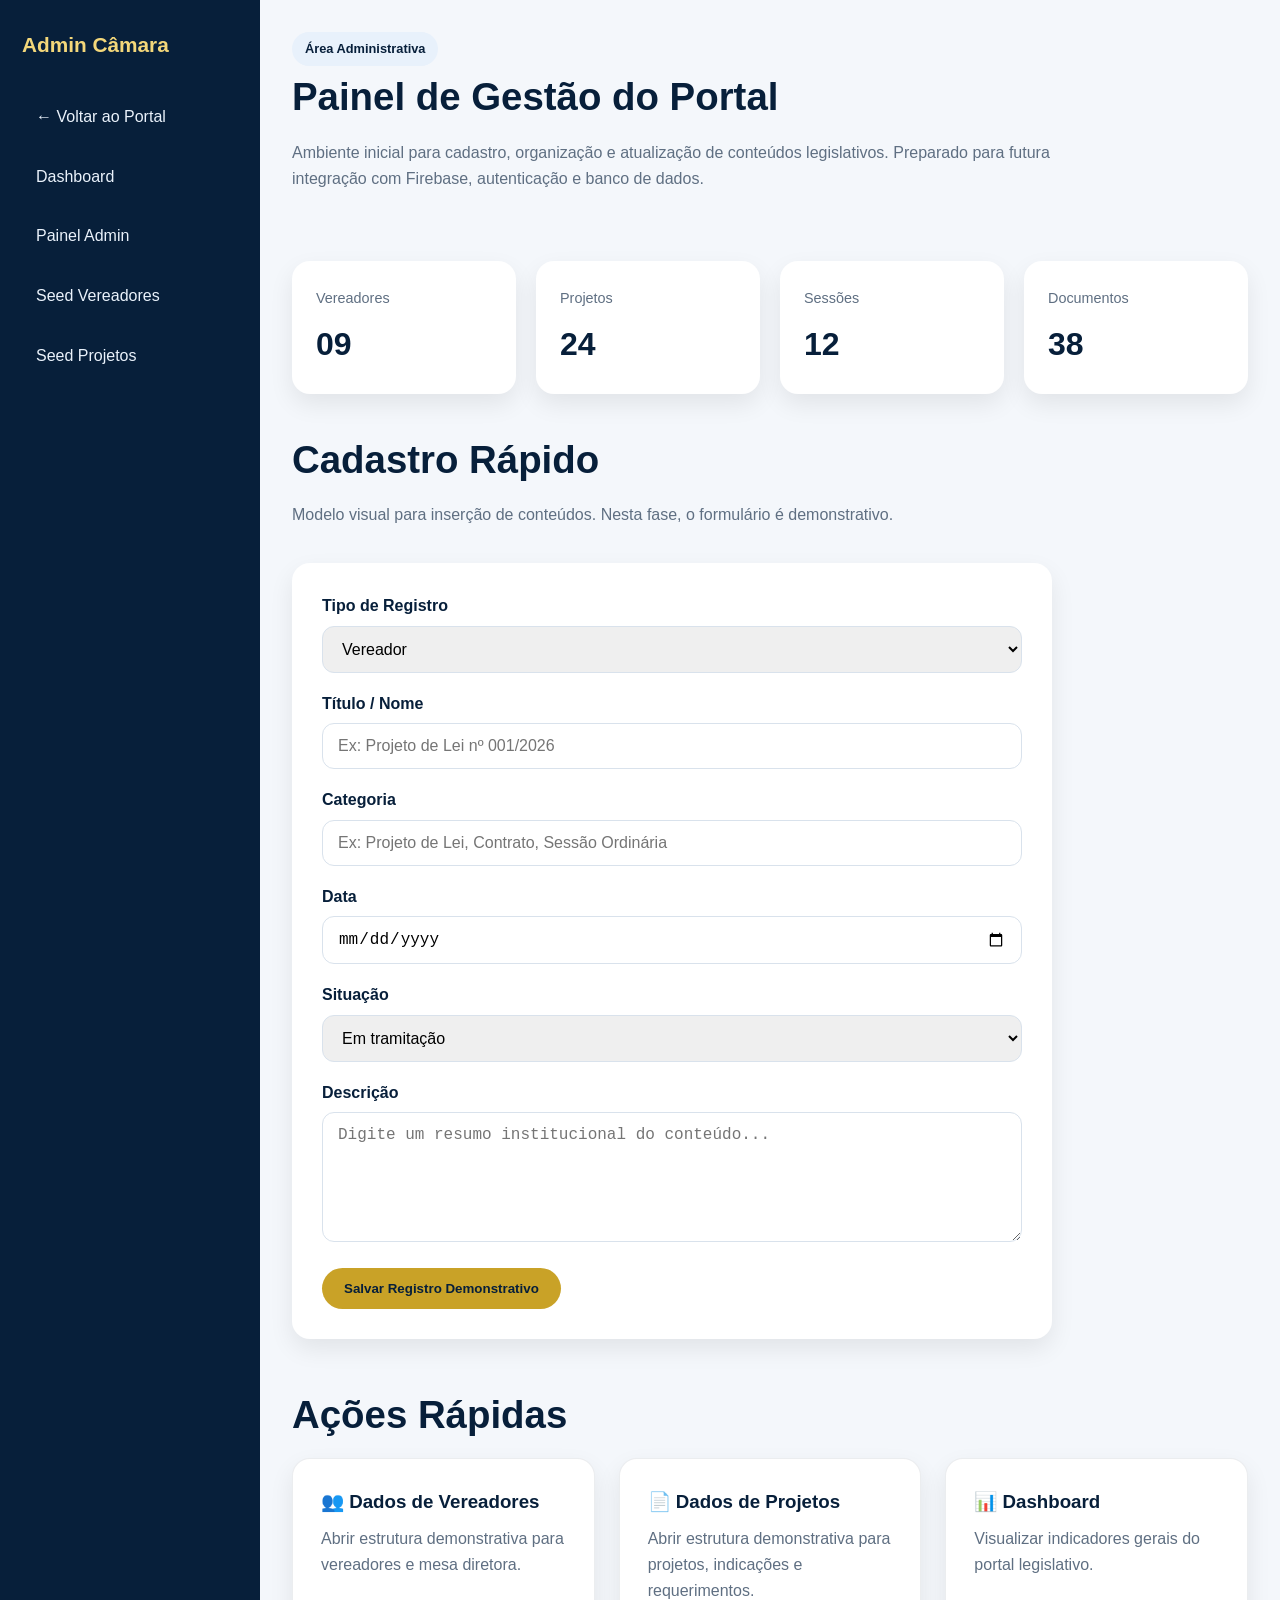
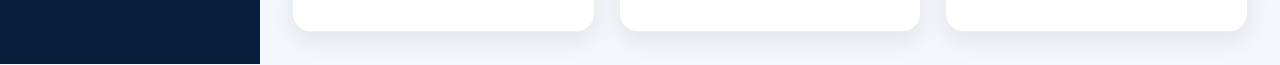
==== admin.html @ 5ee2083b "Create initial admin panel layout and components Added the initial structure for the admin panel, in" ====
<!DOCTYPE html>
<html lang="pt-BR">
<head>
  <meta charset="UTF-8" />
  <meta name="viewport" content="width=device-width, initial-scale=1.0" />

  <title>Admin | Câmara Municipal de Vila Bela da Santíssima Trindade – MT</title>
  <meta name="description" content="Painel administrativo inicial do Portal da Câmara Municipal de Vila Bela da Santíssima Trindade – MT." />

  <link rel="stylesheet" href="style.css" />
</head>

<body>

  <!-- =====================================================
       INÍCIO BLOCO 01 — LAYOUT ADMIN
  ====================================================== -->
  <div class="dashboard-layout">

    <aside class="sidebar">
      <h2>Admin Câmara</h2>
      <a href="index.html">← Voltar ao Portal</a>
      <a href="dashboard.html">Dashboard</a>
      <a href="admin.html">Painel Admin</a>
      <a href="seed-vereadores.html">Seed Vereadores</a>
      <a href="seed-projetos.html">Seed Projetos</a>
    </aside>

    <main class="dashboard-main">

      <!-- =====================================================
           INÍCIO BLOCO 02 — CABEÇALHO ADMIN
      ====================================================== -->
      <section style="padding:0 0 35px;">
        <span class="badge">Área Administrativa</span>
        <h1 class="titulo-secao">Painel de Gestão do Portal</h1>
        <p class="subtitulo-secao">
          Ambiente inicial para cadastro, organização e atualização de conteúdos legislativos.
          Preparado para futura integração com Firebase, autenticação e banco de dados.
        </p>
      </section>
      <!-- FIM BLOCO 02 -->


      <!-- =====================================================
           INÍCIO BLOCO 03 — INDICADORES
      ====================================================== -->
      <section style="padding:0 0 35px;">
        <div class="kpi-grid">
          <div class="kpi-card">
            <span>Vereadores</span>
            <strong>09</strong>
          </div>

          <div class="kpi-card">
            <span>Projetos</span>
            <strong>24</strong>
          </div>

          <div class="kpi-card">
            <span>Sessões</span>
            <strong>12</strong>
          </div>

          <div class="kpi-card">
            <span>Documentos</span>
            <strong>38</strong>
          </div>
        </div>
      </section>
      <!-- FIM BLOCO 03 -->


      <!-- =====================================================
           INÍCIO BLOCO 04 — FORMULÁRIO DE CONTEÚDO
      ====================================================== -->
      <section style="padding:0 0 45px;">
        <h2 class="titulo-secao">Cadastro Rápido</h2>
        <p class="subtitulo-secao">
          Modelo visual para inserção de conteúdos. Nesta fase, o formulário é demonstrativo.
        </p>

        <div class="form-box">
          <form>

            <div class="form-group">
              <label for="tipo">Tipo de Registro</label>
              <select id="tipo" name="tipo">
                <option>Vereador</option>
                <option>Projeto Legislativo</option>
                <option>Sessão</option>
                <option>Documento de Transparência</option>
                <option>Ato Oficial</option>
              </select>
            </div>

            <div class="form-group">
              <label for="titulo">Título / Nome</label>
              <input type="text" id="titulo" name="titulo" placeholder="Ex: Projeto de Lei nº 001/2026" />
            </div>

            <div class="form-group">
              <label for="categoria">Categoria</label>
              <input type="text" id="categoria" name="categoria" placeholder="Ex: Projeto de Lei, Contrato, Sessão Ordinária" />
            </div>

            <div class="form-group">
              <label for="data">Data</label>
              <input type="date" id="data" name="data" />
            </div>

            <div class="form-group">
              <label for="status">Situação</label>
              <select id="status" name="status">
                <option>Em tramitação</option>
                <option>Aprovado</option>
                <option>Publicado</option>
                <option>Encaminhado</option>
                <option>Em atualização</option>
              </select>
            </div>

            <div class="form-group">
              <label for="descricao">Descrição</label>
              <textarea id="descricao" name="descricao" placeholder="Digite um resumo institucional do conteúdo..."></textarea>
            </div>

            <button type="button" class="btn btn-primary">
              Salvar Registro Demonstrativo
            </button>

          </form>
        </div>
      </section>
      <!-- FIM BLOCO 04 -->


      <!-- =====================================================
           INÍCIO BLOCO 05 — AÇÕES RÁPIDAS
      ====================================================== -->
      <section style="padding:0;">
        <h2 class="titulo-secao">Ações Rápidas</h2>

        <div class="grid grid-3">

          <a href="seed-vereadores.html" class="card">
            <h3>👥 Dados de Vereadores</h3>
            <p>Abrir estrutura demonstrativa para vereadores e mesa diretora.</p>
          </a>

          <a href="seed-projetos.html" class="card">
            <h3>📄 Dados de Projetos</h3>
            <p>Abrir estrutura demonstrativa para projetos, indicações e requerimentos.</p>
          </a>

          <a href="dashboard.html" class="card">
            <h3>📊 Dashboard</h3>
            <p>Visualizar indicadores gerais do portal legislativo.</p>
          </a>

        </div>
      </section>
      <!-- FIM BLOCO 05 -->

    </main>
  </div>
  <!-- FIM BLOCO 01 -->

</body>
</html>
---- style.css ----
/* =========================================================
   INÍCIO BLOCO 01 — RESET GLOBAL
   Projeto: portal-camara-vilabela-mt
   ========================================================= */

* {
  margin: 0;
  padding: 0;
  box-sizing: border-box;
}

html {
  scroll-behavior: smooth;
}

body {
  font-family: "Segoe UI", Arial, sans-serif;
  background: #f4f7fb;
  color: #102033;
  line-height: 1.6;
}

/* FIM BLOCO 01 */


/* =========================================================
   INÍCIO BLOCO 02 — VARIÁVEIS VISUAIS
   ========================================================= */

:root {
  --azul-profundo: #071f3a;
  --azul-medio: #0b3f73;
  --azul-claro: #e8f1fb;

  --dourado: #c9a227;
  --dourado-claro: #f3d77a;

  --branco: #ffffff;
  --cinza-claro: #f4f7fb;
  --cinza-medio: #d9e2ec;
  --texto: #102033;
  --texto-suave: #5f6f82;

  --verde-sucesso: #1f8f5f;
  --vermelho-alerta: #b83232;

  --sombra-suave: 0 10px 25px rgba(0, 0, 0, 0.08);
  --sombra-premium: 0 18px 45px rgba(7, 31, 58, 0.18);

  --raio: 18px;
  --transicao: all 0.3s ease;
}

/* FIM BLOCO 02 */


/* =========================================================
   INÍCIO BLOCO 03 — ELEMENTOS BASE
   ========================================================= */

a {
  text-decoration: none;
  color: inherit;
}

img {
  max-width: 100%;
  display: block;
}

.container {
  width: min(1180px, 92%);
  margin: 0 auto;
}

section {
  padding: 70px 0;
}

.titulo-secao {
  font-size: clamp(1.8rem, 3vw, 2.6rem);
  color: var(--azul-profundo);
  margin-bottom: 12px;
}

.subtitulo-secao {
  color: var(--texto-suave);
  max-width: 780px;
  margin-bottom: 35px;
}

/* FIM BLOCO 03 */


/* =========================================================
   INÍCIO BLOCO 04 — TOPO / HEADER
   ========================================================= */

.header {
  background: linear-gradient(135deg, var(--azul-profundo), var(--azul-medio));
  color: var(--branco);
  position: sticky;
  top: 0;
  z-index: 1000;
  box-shadow: var(--sombra-suave);
}

.header-container {
  width: min(1180px, 92%);
  margin: 0 auto;
  min-height: 76px;
  display: flex;
  align-items: center;
  justify-content: space-between;
}

.logo-area {
  display: flex;
  align-items: center;
  gap: 14px;
}

.logo-area img {
  width: 52px;
  height: 52px;
  object-fit: contain;
}

.logo-texto h1 {
  font-size: 1.05rem;
  line-height: 1.2;
}

.logo-texto span {
  font-size: 0.78rem;
  color: var(--dourado-claro);
}

/* FIM BLOCO 04 */


/* =========================================================
   INÍCIO BLOCO 05 — MENU DE NAVEGAÇÃO
   ========================================================= */

.nav {
  display: flex;
  align-items: center;
  gap: 22px;
}

.nav a {
  font-size: 0.95rem;
  font-weight: 600;
  opacity: 0.9;
  transition: var(--transicao);
}

.nav a:hover {
  color: var(--dourado-claro);
}

.nav .btn-admin {
  background: var(--dourado);
  color: var(--azul-profundo);
  padding: 10px 16px;
  border-radius: 999px;
  font-weight: 700;
}

/* FIM BLOCO 05 */


/* =========================================================
   INÍCIO BLOCO 06 — HERO / CAPA PRINCIPAL
   ========================================================= */

.hero {
  min-height: 520px;
  background:
    linear-gradient(rgba(7, 31, 58, 0.82), rgba(7, 31, 58, 0.92)),
    url("imagens/capa-camara.jpg") center/cover no-repeat;
  color: var(--branco);
  display: flex;
  align-items: center;
}

.hero-content {
  width: min(1180px, 92%);
  margin: 0 auto;
  max-width: 850px;
}

.hero h2 {
  font-size: clamp(2.2rem, 5vw, 4rem);
  line-height: 1.1;
  margin-bottom: 18px;
}

.hero p {
  font-size: 1.15rem;
  color: #e5edf7;
  margin-bottom: 30px;
}

.hero-botoes {
  display: flex;
  flex-wrap: wrap;
  gap: 14px;
}

/* FIM BLOCO 06 */


/* =========================================================
   INÍCIO BLOCO 07 — BOTÕES
   ========================================================= */

.btn {
  display: inline-flex;
  align-items: center;
  justify-content: center;
  padding: 13px 22px;
  border-radius: 999px;
  font-weight: 700;
  cursor: pointer;
  border: none;
  transition: var(--transicao);
}

.btn-primary {
  background: var(--dourado);
  color: var(--azul-profundo);
}

.btn-primary:hover {
  background: var(--dourado-claro);
  transform: translateY(-2px);
}

.btn-secondary {
  background: transparent;
  color: var(--branco);
  border: 1px solid rgba(255, 255, 255, 0.45);
}

.btn-secondary:hover {
  background: rgba(255, 255, 255, 0.12);
}

/* FIM BLOCO 07 */


/* =========================================================
   INÍCIO BLOCO 08 — CARDS GERAIS
   ========================================================= */

.grid {
  display: grid;
  gap: 24px;
}

.grid-3 {
  grid-template-columns: repeat(3, 1fr);
}

.grid-4 {
  grid-template-columns: repeat(4, 1fr);
}

.card {
  background: var(--branco);
  border-radius: var(--raio);
  padding: 28px;
  box-shadow: var(--sombra-suave);
  transition: var(--transicao);
  border: 1px solid rgba(7, 31, 58, 0.08);
}

.card:hover {
  transform: translateY(-5px);
  box-shadow: var(--sombra-premium);
}

.card h3 {
  color: var(--azul-profundo);
  margin-bottom: 10px;
}

.card p {
  color: var(--texto-suave);
}

/* FIM BLOCO 08 */


/* =========================================================
   INÍCIO BLOCO 09 — CARDS DE VEREADORES
   ========================================================= */

.vereador-card {
  text-align: center;
}

.vereador-card img {
  width: 135px;
  height: 135px;
  border-radius: 50%;
  object-fit: cover;
  margin: 0 auto 18px;
  border: 4px solid var(--dourado);
}

.vereador-card h3 {
  font-size: 1.15rem;
}

.vereador-card .cargo {
  color: var(--dourado);
  font-weight: 700;
}

.vereador-card .partido {
  font-size: 0.9rem;
  color: var(--texto-suave);
}

/* FIM BLOCO 09 */


/* =========================================================
   INÍCIO BLOCO 10 — PROJETOS / SESSÕES
   ========================================================= */

.item-legislativo {
  background: var(--branco);
  border-left: 5px solid var(--dourado);
  padding: 22px;
  border-radius: 14px;
  box-shadow: var(--sombra-suave);
  margin-bottom: 18px;
}

.item-legislativo h3 {
  color: var(--azul-profundo);
  margin-bottom: 8px;
}

.meta {
  font-size: 0.88rem;
  color: var(--texto-suave);
  margin-bottom: 10px;
}

.status {
  display: inline-block;
  padding: 6px 12px;
  border-radius: 999px;
  font-size: 0.8rem;
  font-weight: 700;
}

.status.andamento {
  background: #fff3cd;
  color: #8a6d00;
}

.status.aprovado {
  background: #d9f7e8;
  color: var(--verde-sucesso);
}

.status.rejeitado {
  background: #fde2e2;
  color: var(--vermelho-alerta);
}

/* FIM BLOCO 10 */


/* =========================================================
   INÍCIO BLOCO 11 — TABELAS / TRANSPARÊNCIA
   ========================================================= */

.tabela-wrapper {
  overflow-x: auto;
  background: var(--branco);
  border-radius: var(--raio);
  box-shadow: var(--sombra-suave);
}

table {
  width: 100%;
  border-collapse: collapse;
  min-width: 720px;
}

thead {
  background: var(--azul-profundo);
  color: var(--branco);
}

th,
td {
  padding: 16px;
  text-align: left;
  border-bottom: 1px solid var(--cinza-medio);
}

tbody tr:hover {
  background: var(--azul-claro);
}

/* FIM BLOCO 11 */


/* =========================================================
   INÍCIO BLOCO 12 — DASHBOARD
   ========================================================= */

.dashboard-layout {
  display: grid;
  grid-template-columns: 260px 1fr;
  min-height: 100vh;
}

.sidebar {
  background: var(--azul-profundo);
  color: var(--branco);
  padding: 28px 22px;
}

.sidebar h2 {
  font-size: 1.3rem;
  margin-bottom: 30px;
  color: var(--dourado-claro);
}

.sidebar a {
  display: block;
  padding: 13px 14px;
  border-radius: 12px;
  margin-bottom: 8px;
  color: #eaf2fb;
  transition: var(--transicao);
}

.sidebar a:hover {
  background: rgba(255, 255, 255, 0.12);
}

.dashboard-main {
  padding: 32px;
}

.kpi-grid {
  display: grid;
  grid-template-columns: repeat(4, 1fr);
  gap: 20px;
}

.kpi-card {
  background: var(--branco);
  border-radius: var(--raio);
  padding: 24px;
  box-shadow: var(--sombra-suave);
}

.kpi-card span {
  color: var(--texto-suave);
  font-size: 0.9rem;
}

.kpi-card strong {
  display: block;
  font-size: 2rem;
  color: var(--azul-profundo);
  margin-top: 8px;
}

/* FIM BLOCO 12 */


/* =========================================================
   INÍCIO BLOCO 13 — FORMULÁRIOS / ADMIN
   ========================================================= */

.form-box {
  background: var(--branco);
  padding: 30px;
  border-radius: var(--raio);
  box-shadow: var(--sombra-suave);
  max-width: 760px;
}

.form-group {
  margin-bottom: 18px;
}

label {
  display: block;
  font-weight: 700;
  color: var(--azul-profundo);
  margin-bottom: 7px;
}

input,
select,
textarea {
  width: 100%;
  padding: 13px 15px;
  border: 1px solid var(--cinza-medio);
  border-radius: 12px;
  font-size: 1rem;
  outline: none;
  transition: var(--transicao);
}

input:focus,
select:focus,
textarea:focus {
  border-color: var(--dourado);
  box-shadow: 0 0 0 3px rgba(201, 162, 39, 0.18);
}

textarea {
  min-height: 130px;
  resize: vertical;
}

/* FIM BLOCO 13 */


/* =========================================================
   INÍCIO BLOCO 14 — FAIXAS INSTITUCIONAIS
   ========================================================= */

.faixa-institucional {
  background: linear-gradient(135deg, var(--azul-profundo), var(--azul-medio));
  color: var(--branco);
  padding: 55px 0;
}

.faixa-institucional h2 {
  color: var(--dourado-claro);
  margin-bottom: 12px;
}

.faixa-institucional p {
  color: #e7eef8;
  max-width: 850px;
}

/* FIM BLOCO 14 */


/* =========================================================
   INÍCIO BLOCO 15 — RODAPÉ
   ========================================================= */

.footer {
  background: #06172c;
  color: var(--branco);
  padding: 45px 0 25px;
}

.footer-grid {
  display: grid;
  grid-template-columns: 2fr 1fr 1fr;
  gap: 30px;
}

.footer h3 {
  color: var(--dourado-claro);
  margin-bottom: 12px;
}

.footer p,
.footer a {
  color: #cbd6e2;
  font-size: 0.95rem;
}

.footer a {
  display: block;
  margin-bottom: 8px;
}

.footer-copy {
  border-top: 1px solid rgba(255, 255, 255, 0.12);
  margin-top: 30px;
  padding-top: 18px;
  text-align: center;
  font-size: 0.85rem;
  color: #9fb1c4;
}

/* FIM BLOCO 15 */


/* =========================================================
   INÍCIO BLOCO 16 — UTILITÁRIOS
   ========================================================= */

.text-center {
  text-align: center;
}

.mt-20 {
  margin-top: 20px;
}

.mt-40 {
  margin-top: 40px;
}

.mb-20 {
  margin-bottom: 20px;
}

.badge {
  display: inline-block;
  background: var(--azul-claro);
  color: var(--azul-profundo);
  padding: 7px 13px;
  border-radius: 999px;
  font-size: 0.8rem;
  font-weight: 700;
}

.destaque-dourado {
  color: var(--dourado);
}

/* FIM BLOCO 16 */


/* =========================================================
   INÍCIO BLOCO 17 — RESPONSIVIDADE
   ========================================================= */

@media (max-width: 980px) {
  .nav {
    display: none;
  }

  .grid-3,
  .grid-4,
  .kpi-grid {
    grid-template-columns: repeat(2, 1fr);
  }

  .dashboard-layout {
    grid-template-columns: 1fr;
  }

  .sidebar {
    position: relative;
  }

  .footer-grid {
    grid-template-columns: 1fr;
  }
}

@media (max-width: 640px) {
  section {
    padding: 50px 0;
  }

  .hero {
    min-height: 470px;
  }

  .hero-botoes {
    flex-direction: column;
  }

  .btn {
    width: 100%;
  }

  .grid-3,
  .grid-4,
  .kpi-grid {
    grid-template-columns: 1fr;
  }

  .dashboard-main {
    padding: 22px;
  }

  .logo-texto h1 {
    font-size: 0.9rem;
  }

  .logo-texto span {
    font-size: 0.7rem;
  }
}

/* FIM BLOCO 17 */


/* =========================================================
   INÍCIO BLOCO 18 — ANIMAÇÕES SUAVES
   ========================================================= */

.fade-up {
  animation: fadeUp 0.7s ease both;
}

@keyframes fadeUp {
  from {
    opacity: 0;
    transform: translateY(22px);
  }

  to {
    opacity: 1;
    transform: translateY(0);
  }
}

/* FIM BLOCO 18 */


/* =========================================================
   INÍCIO BLOCO 19 — IMPRESSÃO
   ========================================================= */

@media print {
  .header,
  .footer,
  .btn,
  .sidebar {
    display: none;
  }

  body {
    background: #ffffff;
    color: #000000;
  }

  .card,
  .form-box,
  .tabela-wrapper {
    box-shadow: none;
    border: 1px solid #ccc;
  }
}

/* FIM BLOCO 19 */


/* =========================================================
   FIM DO ARQUIVO STYLE.CSS
   Base institucional premium documentada
   ========================================================= */
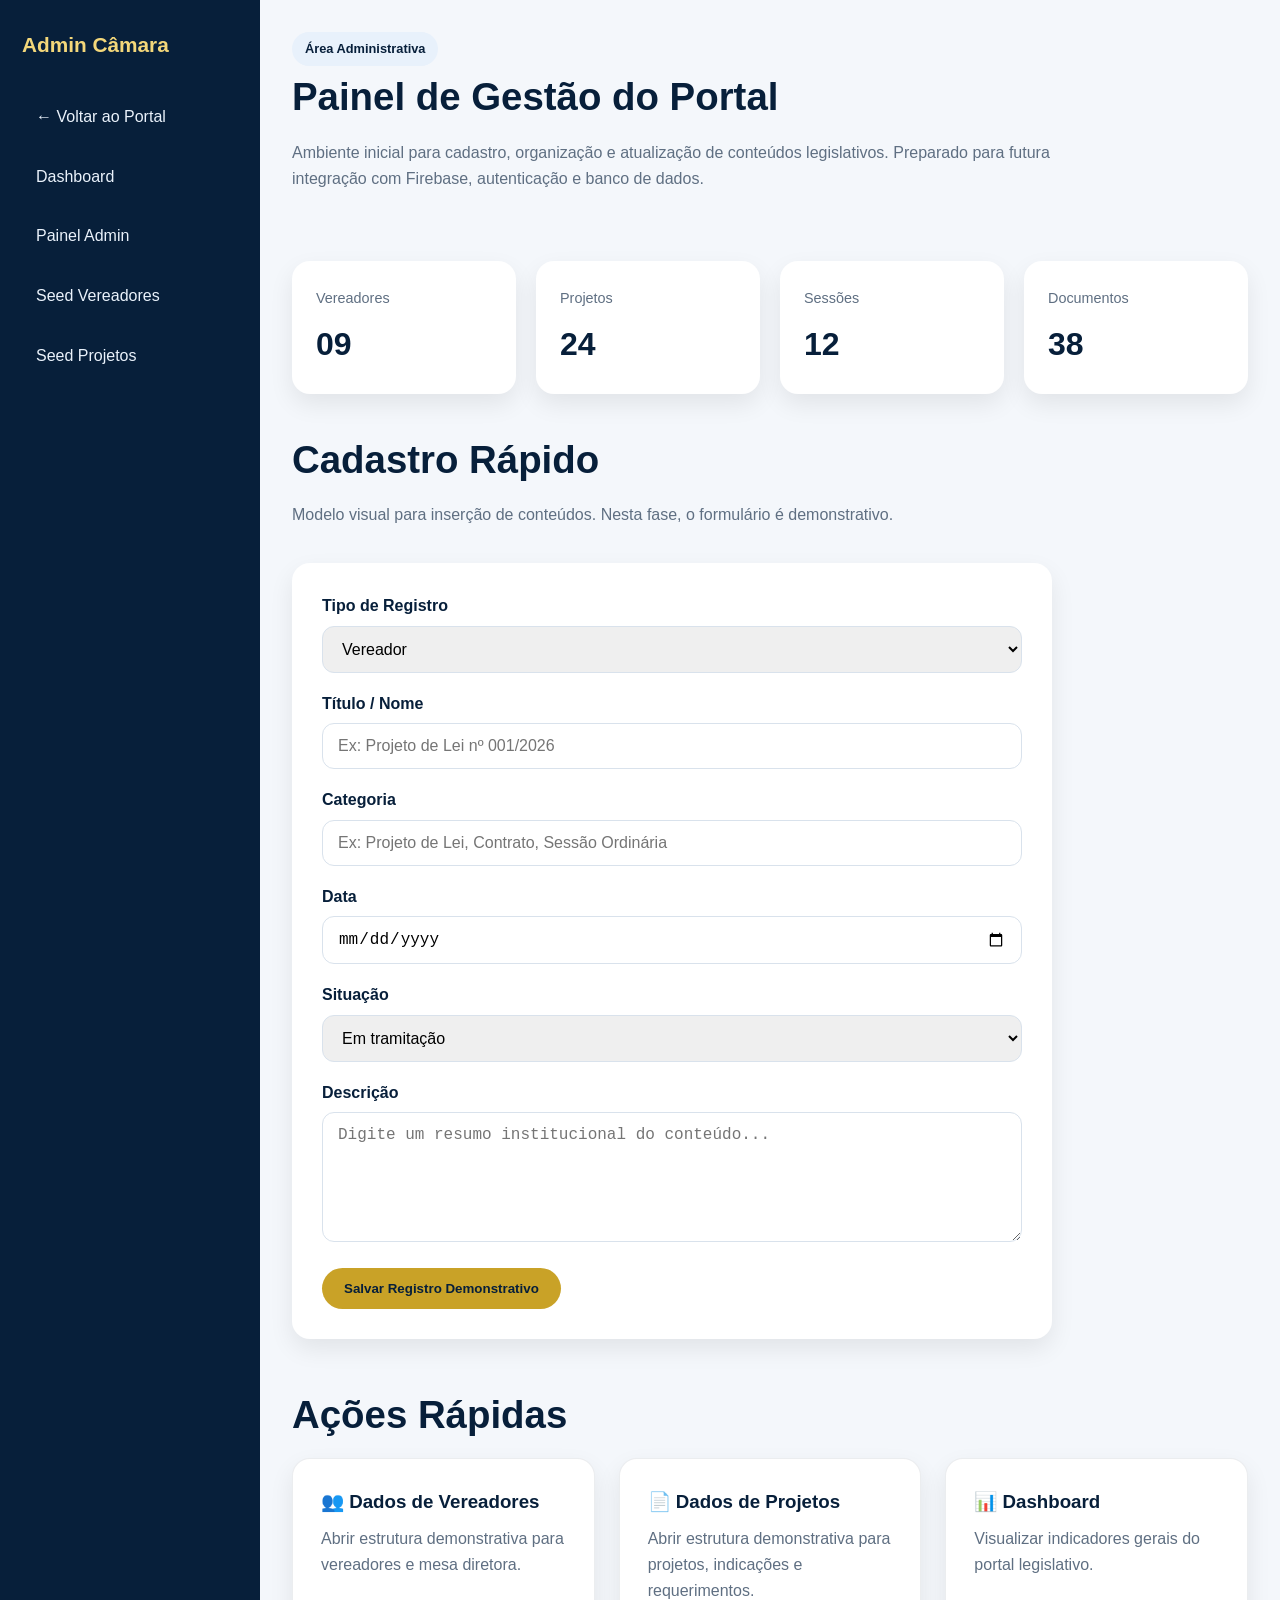
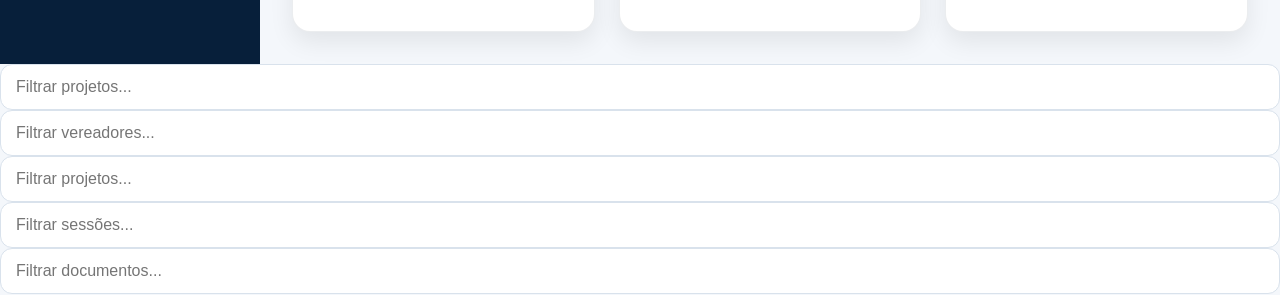
==== commit 6833e3fb: "Add filter inputs for projects, vereadores, and sessions" ====
--- a/admin.html
+++ b/admin.html
@@ -81,7 +81,7 @@
         </p>
 
         <div class="form-box">
-          <form>
+          <form id="form-admin">
 
             <div class="form-group">
               <label for="tipo">Tipo de Registro</label>
@@ -125,7 +125,7 @@
               <textarea id="descricao" name="descricao" placeholder="Digite um resumo institucional do conteúdo..."></textarea>
             </div>
 
-            <button type="button" class="btn btn-primary">
+            <button type="submit" class="btn btn-primary">
               Salvar Registro Demonstrativo
             </button>
 
@@ -165,6 +165,15 @@
     </main>
   </div>
   <!-- FIM BLOCO 01 -->
-
+  
+<script src="script.js"></script>
+  
 </body>
 </html>
+
+<input id="filtro-projetos" type="text" placeholder="Filtrar projetos..." />
+
+<input id="filtro-vereadores" type="text" placeholder="Filtrar vereadores..." />
+<input id="filtro-projetos" type="text" placeholder="Filtrar projetos..." />
+<input id="filtro-sessoes" type="text" placeholder="Filtrar sessões..." />
+<input id="filtro-documentos" type="text" placeholder="Filtrar documentos..." />
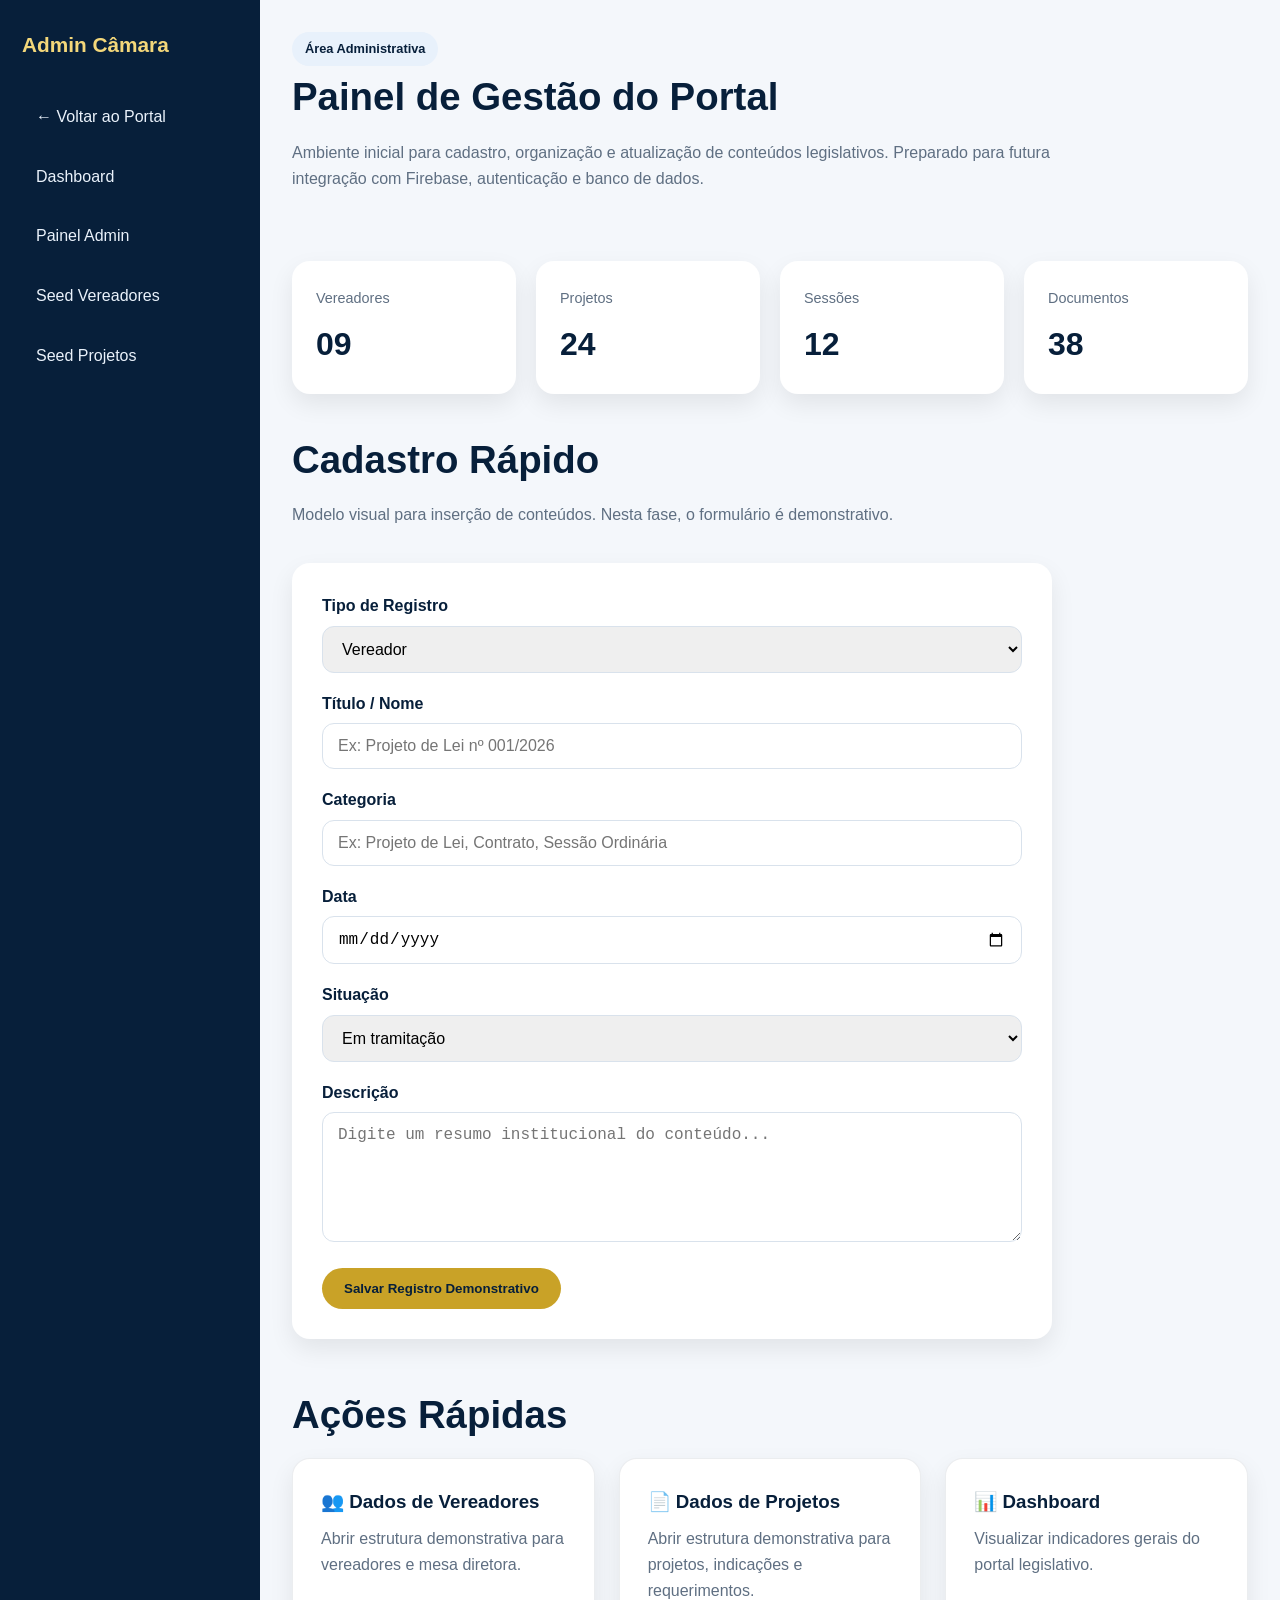
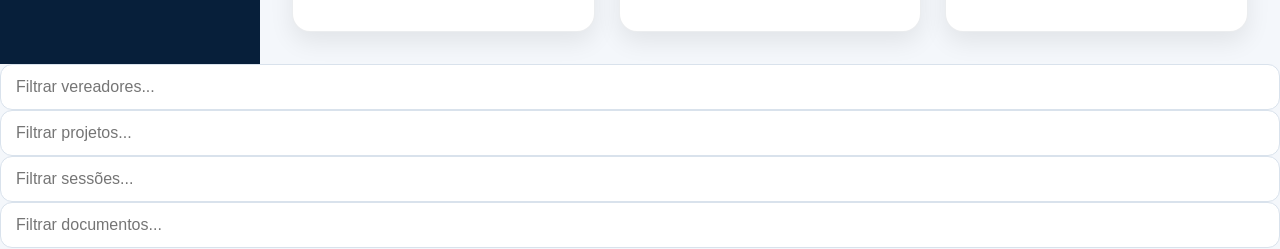
==== commit 7b8be824: "Remove duplicate input for filtering projects" ====
--- a/admin.html
+++ b/admin.html
@@ -171,8 +171,6 @@
 </body>
 </html>
 
-<input id="filtro-projetos" type="text" placeholder="Filtrar projetos..." />
-
 <input id="filtro-vereadores" type="text" placeholder="Filtrar vereadores..." />
 <input id="filtro-projetos" type="text" placeholder="Filtrar projetos..." />
 <input id="filtro-sessoes" type="text" placeholder="Filtrar sessões..." />
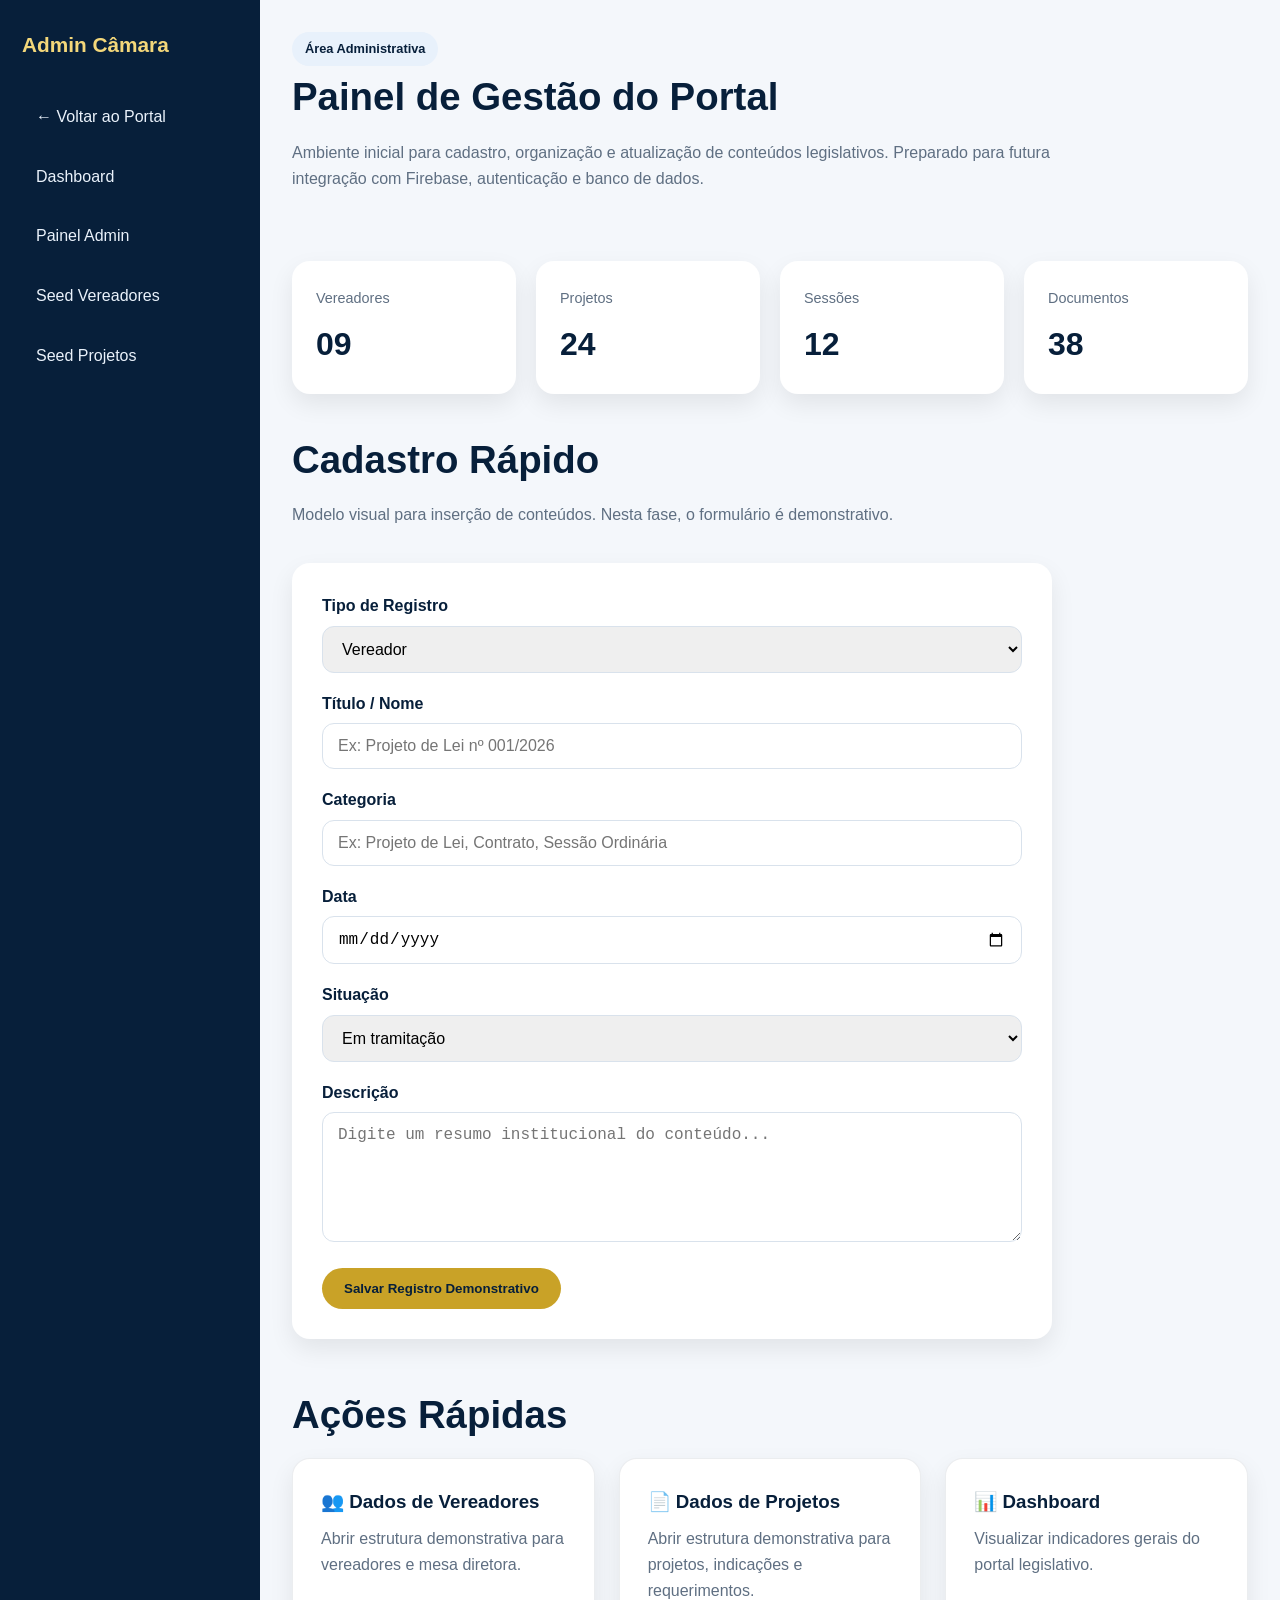
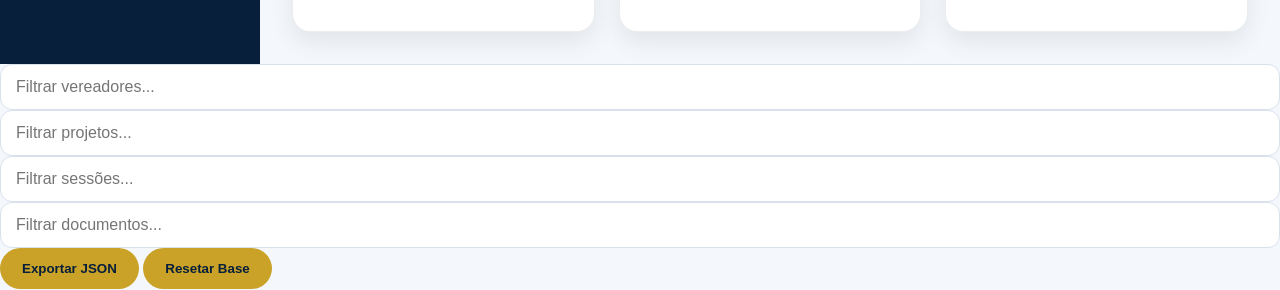
==== commit 5e95e0b8: "Add buttons for exporting JSON and resetting base" ====
--- a/admin.html
+++ b/admin.html
@@ -175,3 +175,6 @@
 <input id="filtro-projetos" type="text" placeholder="Filtrar projetos..." />
 <input id="filtro-sessoes" type="text" placeholder="Filtrar sessões..." />
 <input id="filtro-documentos" type="text" placeholder="Filtrar documentos..." />
+
+<button onclick="exportarJSON()" class="btn btn-primary">Exportar JSON</button>
+<button onclick="resetarBase()" class="btn btn-primary">Resetar Base</button>
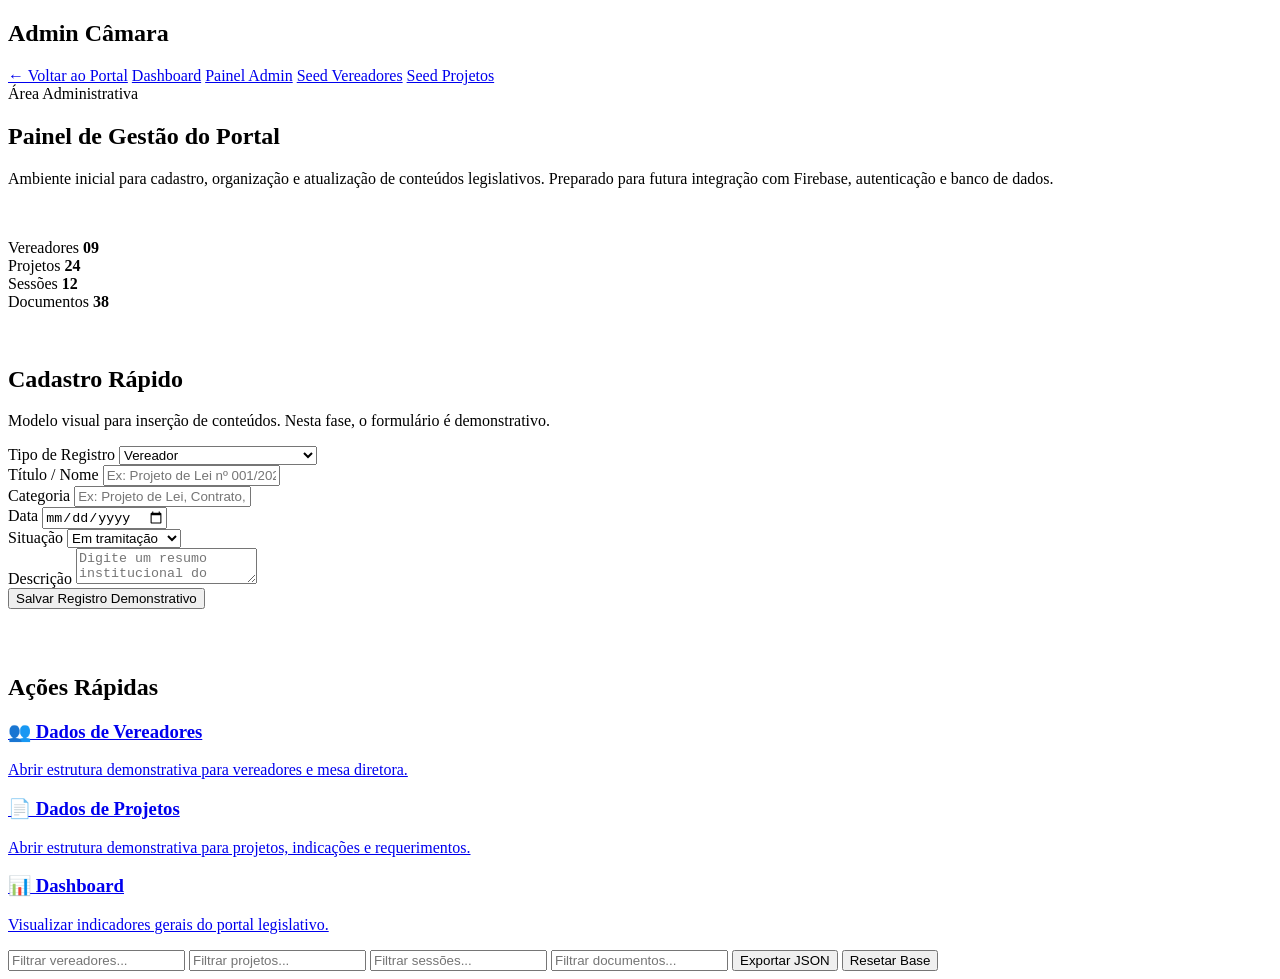
==== commit f78ab41c: "Enhance admin.html with Open Graph meta tags Added meta tags for Open Graph and service worker regis" ====
--- a/admin.html
+++ b/admin.html
@@ -8,6 +8,15 @@
   <meta name="description" content="Painel administrativo inicial do Portal da Câmara Municipal de Vila Bela da Santíssima Trindade – MT." />
 
   <link rel="stylesheet" href="style.css" />
+
+  <link rel="manifest" href="manifest.json">
+<link rel="icon" type="image/png" href="assets/icons/favicon.png">
+
+<meta name="theme-color" content="#071f3a">
+
+<meta property="og:title" content="Portal Câmara Vila Bela MT">
+<meta property="og:description" content="Portal institucional da Câmara Municipal de Vila Bela da Santíssima Trindade - MT">
+<meta property="og:image" content="assets/images/portal-camara-og.jpg">
 </head>
 
 <body>
@@ -167,7 +176,13 @@
   <!-- FIM BLOCO 01 -->
   
 <script src="script.js"></script>
-  
+  <script src="assets/js/script.js"></script>
+
+<script>
+if ("serviceWorker" in navigator) {
+  navigator.serviceWorker.register("./sw.js");
+}
+</script>
 </body>
 </html>
 
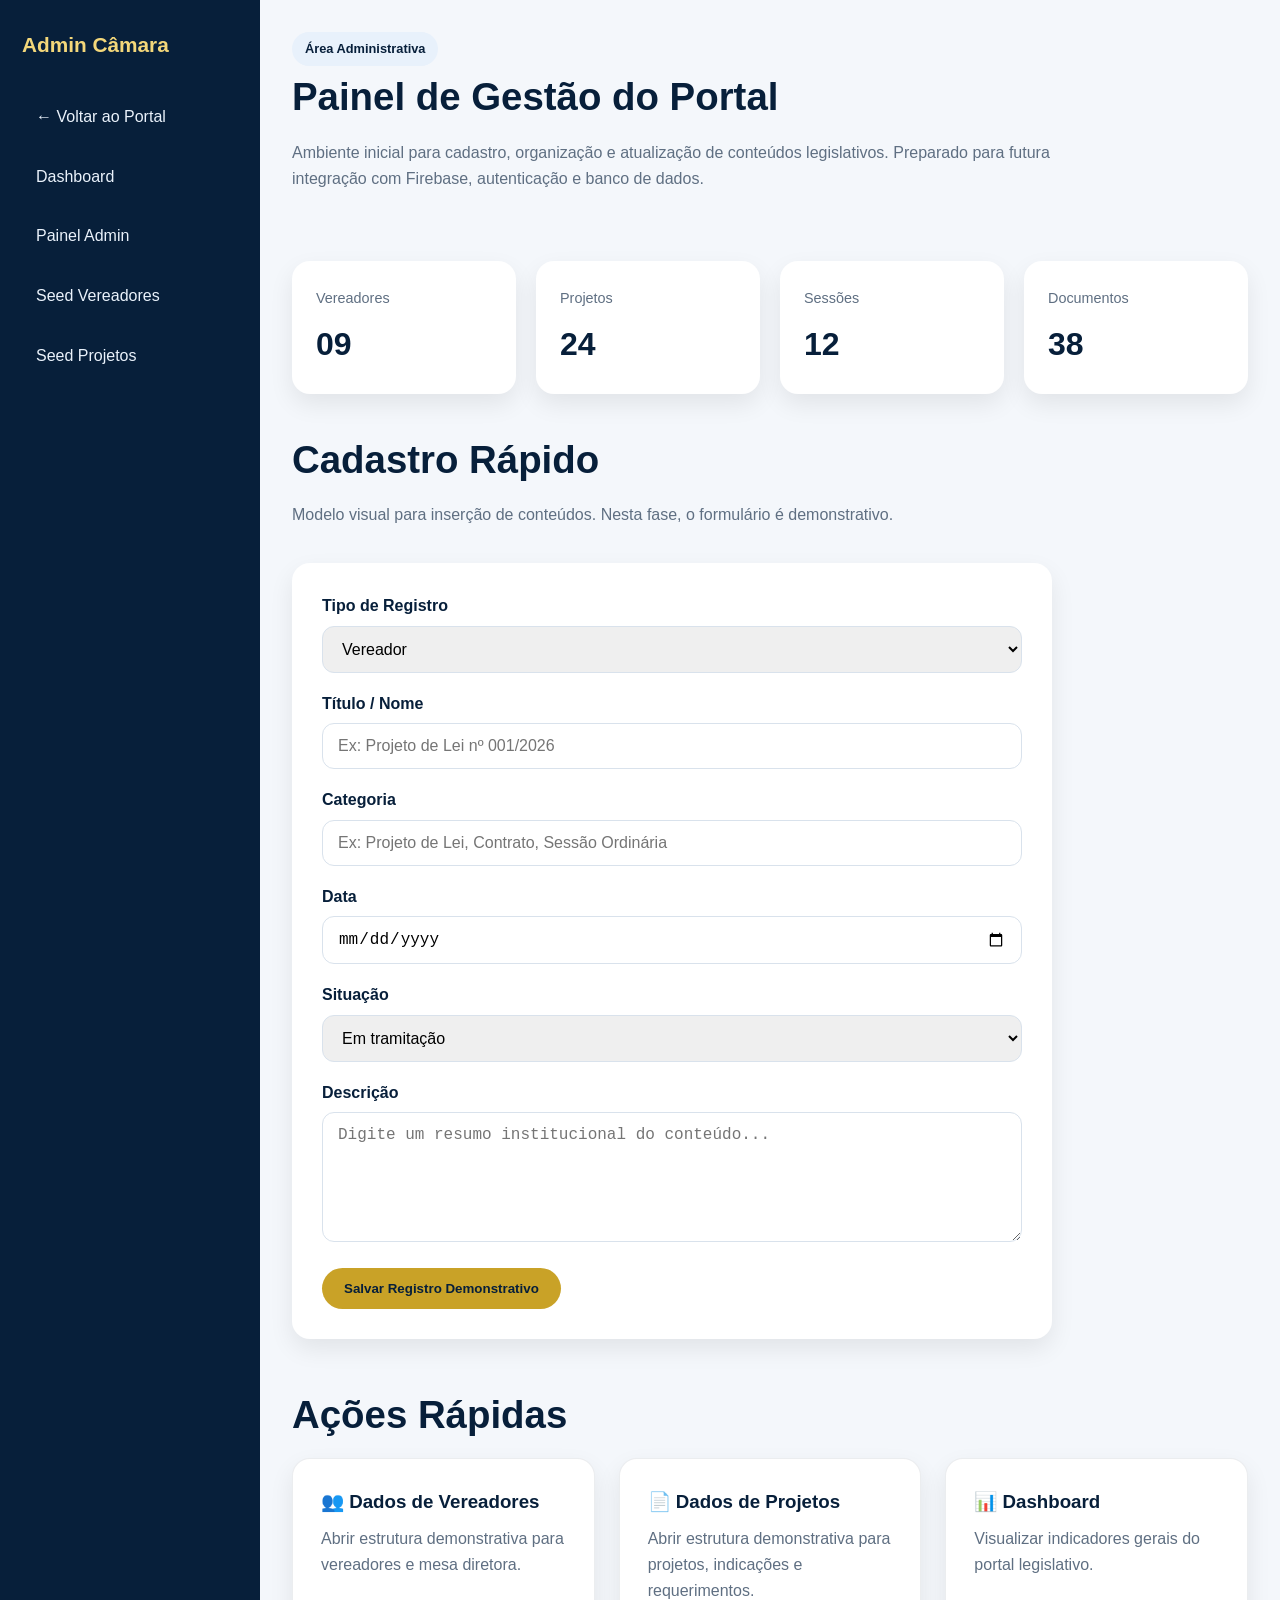
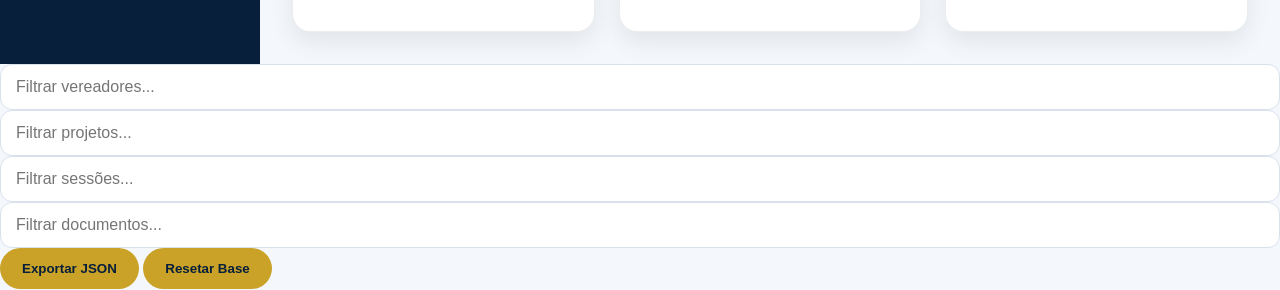
==== commit 01166545: "Corrige caminhos css js nas paginas" ====
--- a/admin.html
+++ b/admin.html
@@ -7,7 +7,7 @@
   <title>Admin | Câmara Municipal de Vila Bela da Santíssima Trindade – MT</title>
   <meta name="description" content="Painel administrativo inicial do Portal da Câmara Municipal de Vila Bela da Santíssima Trindade – MT." />
 
-  <link rel="stylesheet" href="style.css" />
+  <link rel="stylesheet" href="assets/css/style.css" />
 
   <link rel="manifest" href="manifest.json">
 <link rel="icon" type="image/png" href="assets/icons/favicon.png">
@@ -175,7 +175,7 @@
   </div>
   <!-- FIM BLOCO 01 -->
   
-<script src="script.js"></script>
+<script src="assets/js/script.js"></script>
   <script src="assets/js/script.js"></script>
 
 <script>
--- a/assets/css/style.css
+++ b/assets/css/style.css
@@ -0,0 +1,759 @@
+/* =========================================================
+   INÍCIO BLOCO 01 — RESET GLOBAL
+   Projeto: portal-camara-vilabela-mt
+   ========================================================= */
+
+* {
+  margin: 0;
+  padding: 0;
+  box-sizing: border-box;
+}
+
+html {
+  scroll-behavior: smooth;
+}
+
+body {
+  font-family: "Segoe UI", Arial, sans-serif;
+  background: #f4f7fb;
+  color: #102033;
+  line-height: 1.6;
+}
+
+/* FIM BLOCO 01 */
+
+
+/* =========================================================
+   INÍCIO BLOCO 02 — VARIÁVEIS VISUAIS
+   ========================================================= */
+
+:root {
+  --azul-profundo: #071f3a;
+  --azul-medio: #0b3f73;
+  --azul-claro: #e8f1fb;
+
+  --dourado: #c9a227;
+  --dourado-claro: #f3d77a;
+
+  --branco: #ffffff;
+  --cinza-claro: #f4f7fb;
+  --cinza-medio: #d9e2ec;
+  --texto: #102033;
+  --texto-suave: #5f6f82;
+
+  --verde-sucesso: #1f8f5f;
+  --vermelho-alerta: #b83232;
+
+  --sombra-suave: 0 10px 25px rgba(0, 0, 0, 0.08);
+  --sombra-premium: 0 18px 45px rgba(7, 31, 58, 0.18);
+
+  --raio: 18px;
+  --transicao: all 0.3s ease;
+}
+
+/* FIM BLOCO 02 */
+
+
+/* =========================================================
+   INÍCIO BLOCO 03 — ELEMENTOS BASE
+   ========================================================= */
+
+a {
+  text-decoration: none;
+  color: inherit;
+}
+
+img {
+  max-width: 100%;
+  display: block;
+}
+
+.container {
+  width: min(1180px, 92%);
+  margin: 0 auto;
+}
+
+section {
+  padding: 70px 0;
+}
+
+.titulo-secao {
+  font-size: clamp(1.8rem, 3vw, 2.6rem);
+  color: var(--azul-profundo);
+  margin-bottom: 12px;
+}
+
+.subtitulo-secao {
+  color: var(--texto-suave);
+  max-width: 780px;
+  margin-bottom: 35px;
+}
+
+/* FIM BLOCO 03 */
+
+
+/* =========================================================
+   INÍCIO BLOCO 04 — TOPO / HEADER
+   ========================================================= */
+
+.header {
+  background: linear-gradient(135deg, var(--azul-profundo), var(--azul-medio));
+  color: var(--branco);
+  position: sticky;
+  top: 0;
+  z-index: 1000;
+  box-shadow: var(--sombra-suave);
+}
+
+.header-container {
+  width: min(1180px, 92%);
+  margin: 0 auto;
+  min-height: 76px;
+  display: flex;
+  align-items: center;
+  justify-content: space-between;
+}
+
+.logo-area {
+  display: flex;
+  align-items: center;
+  gap: 14px;
+}
+
+.logo-area img {
+  width: 52px;
+  height: 52px;
+  object-fit: contain;
+}
+
+.logo-texto h1 {
+  font-size: 1.05rem;
+  line-height: 1.2;
+}
+
+.logo-texto span {
+  font-size: 0.78rem;
+  color: var(--dourado-claro);
+}
+
+/* FIM BLOCO 04 */
+
+
+/* =========================================================
+   INÍCIO BLOCO 05 — MENU DE NAVEGAÇÃO
+   ========================================================= */
+
+.nav {
+  display: flex;
+  align-items: center;
+  gap: 22px;
+}
+
+.nav a {
+  font-size: 0.95rem;
+  font-weight: 600;
+  opacity: 0.9;
+  transition: var(--transicao);
+}
+
+.nav a:hover {
+  color: var(--dourado-claro);
+}
+
+.nav .btn-admin {
+  background: var(--dourado);
+  color: var(--azul-profundo);
+  padding: 10px 16px;
+  border-radius: 999px;
+  font-weight: 700;
+}
+
+/* FIM BLOCO 05 */
+
+
+/* =========================================================
+   INÍCIO BLOCO 06 — HERO / CAPA PRINCIPAL
+   ========================================================= */
+
+.hero {
+  min-height: 520px;
+  background:
+    linear-gradient(rgba(7, 31, 58, 0.82), rgba(7, 31, 58, 0.92)),
+    url("imagens/capa-camara.jpg") center/cover no-repeat;
+  color: var(--branco);
+  display: flex;
+  align-items: center;
+}
+
+.hero-content {
+  width: min(1180px, 92%);
+  margin: 0 auto;
+  max-width: 850px;
+}
+
+.hero h2 {
+  font-size: clamp(2.2rem, 5vw, 4rem);
+  line-height: 1.1;
+  margin-bottom: 18px;
+}
+
+.hero p {
+  font-size: 1.15rem;
+  color: #e5edf7;
+  margin-bottom: 30px;
+}
+
+.hero-botoes {
+  display: flex;
+  flex-wrap: wrap;
+  gap: 14px;
+}
+
+/* FIM BLOCO 06 */
+
+
+/* =========================================================
+   INÍCIO BLOCO 07 — BOTÕES
+   ========================================================= */
+
+.btn {
+  display: inline-flex;
+  align-items: center;
+  justify-content: center;
+  padding: 13px 22px;
+  border-radius: 999px;
+  font-weight: 700;
+  cursor: pointer;
+  border: none;
+  transition: var(--transicao);
+}
+
+.btn-primary {
+  background: var(--dourado);
+  color: var(--azul-profundo);
+}
+
+.btn-primary:hover {
+  background: var(--dourado-claro);
+  transform: translateY(-2px);
+}
+
+.btn-secondary {
+  background: transparent;
+  color: var(--branco);
+  border: 1px solid rgba(255, 255, 255, 0.45);
+}
+
+.btn-secondary:hover {
+  background: rgba(255, 255, 255, 0.12);
+}
+
+/* FIM BLOCO 07 */
+
+
+/* =========================================================
+   INÍCIO BLOCO 08 — CARDS GERAIS
+   ========================================================= */
+
+.grid {
+  display: grid;
+  gap: 24px;
+}
+
+.grid-3 {
+  grid-template-columns: repeat(3, 1fr);
+}
+
+.grid-4 {
+  grid-template-columns: repeat(4, 1fr);
+}
+
+.card {
+  background: var(--branco);
+  border-radius: var(--raio);
+  padding: 28px;
+  box-shadow: var(--sombra-suave);
+  transition: var(--transicao);
+  border: 1px solid rgba(7, 31, 58, 0.08);
+}
+
+.card:hover {
+  transform: translateY(-5px);
+  box-shadow: var(--sombra-premium);
+}
+
+.card h3 {
+  color: var(--azul-profundo);
+  margin-bottom: 10px;
+}
+
+.card p {
+  color: var(--texto-suave);
+}
+
+/* FIM BLOCO 08 */
+
+
+/* =========================================================
+   INÍCIO BLOCO 09 — CARDS DE VEREADORES
+   ========================================================= */
+
+.vereador-card {
+  text-align: center;
+}
+
+.vereador-card img {
+  width: 135px;
+  height: 135px;
+  border-radius: 50%;
+  object-fit: cover;
+  margin: 0 auto 18px;
+  border: 4px solid var(--dourado);
+}
+
+.vereador-card h3 {
+  font-size: 1.15rem;
+}
+
+.vereador-card .cargo {
+  color: var(--dourado);
+  font-weight: 700;
+}
+
+.vereador-card .partido {
+  font-size: 0.9rem;
+  color: var(--texto-suave);
+}
+
+/* FIM BLOCO 09 */
+
+
+/* =========================================================
+   INÍCIO BLOCO 10 — PROJETOS / SESSÕES
+   ========================================================= */
+
+.item-legislativo {
+  background: var(--branco);
+  border-left: 5px solid var(--dourado);
+  padding: 22px;
+  border-radius: 14px;
+  box-shadow: var(--sombra-suave);
+  margin-bottom: 18px;
+}
+
+.item-legislativo h3 {
+  color: var(--azul-profundo);
+  margin-bottom: 8px;
+}
+
+.meta {
+  font-size: 0.88rem;
+  color: var(--texto-suave);
+  margin-bottom: 10px;
+}
+
+.status {
+  display: inline-block;
+  padding: 6px 12px;
+  border-radius: 999px;
+  font-size: 0.8rem;
+  font-weight: 700;
+}
+
+.status.andamento {
+  background: #fff3cd;
+  color: #8a6d00;
+}
+
+.status.aprovado {
+  background: #d9f7e8;
+  color: var(--verde-sucesso);
+}
+
+.status.rejeitado {
+  background: #fde2e2;
+  color: var(--vermelho-alerta);
+}
+
+/* FIM BLOCO 10 */
+
+
+/* =========================================================
+   INÍCIO BLOCO 11 — TABELAS / TRANSPARÊNCIA
+   ========================================================= */
+
+.tabela-wrapper {
+  overflow-x: auto;
+  background: var(--branco);
+  border-radius: var(--raio);
+  box-shadow: var(--sombra-suave);
+}
+
+table {
+  width: 100%;
+  border-collapse: collapse;
+  min-width: 720px;
+}
+
+thead {
+  background: var(--azul-profundo);
+  color: var(--branco);
+}
+
+th,
+td {
+  padding: 16px;
+  text-align: left;
+  border-bottom: 1px solid var(--cinza-medio);
+}
+
+tbody tr:hover {
+  background: var(--azul-claro);
+}
+
+/* FIM BLOCO 11 */
+
+
+/* =========================================================
+   INÍCIO BLOCO 12 — DASHBOARD
+   ========================================================= */
+
+.dashboard-layout {
+  display: grid;
+  grid-template-columns: 260px 1fr;
+  min-height: 100vh;
+}
+
+.sidebar {
+  background: var(--azul-profundo);
+  color: var(--branco);
+  padding: 28px 22px;
+}
+
+.sidebar h2 {
+  font-size: 1.3rem;
+  margin-bottom: 30px;
+  color: var(--dourado-claro);
+}
+
+.sidebar a {
+  display: block;
+  padding: 13px 14px;
+  border-radius: 12px;
+  margin-bottom: 8px;
+  color: #eaf2fb;
+  transition: var(--transicao);
+}
+
+.sidebar a:hover {
+  background: rgba(255, 255, 255, 0.12);
+}
+
+.dashboard-main {
+  padding: 32px;
+}
+
+.kpi-grid {
+  display: grid;
+  grid-template-columns: repeat(4, 1fr);
+  gap: 20px;
+}
+
+.kpi-card {
+  background: var(--branco);
+  border-radius: var(--raio);
+  padding: 24px;
+  box-shadow: var(--sombra-suave);
+}
+
+.kpi-card span {
+  color: var(--texto-suave);
+  font-size: 0.9rem;
+}
+
+.kpi-card strong {
+  display: block;
+  font-size: 2rem;
+  color: var(--azul-profundo);
+  margin-top: 8px;
+}
+
+/* FIM BLOCO 12 */
+
+
+/* =========================================================
+   INÍCIO BLOCO 13 — FORMULÁRIOS / ADMIN
+   ========================================================= */
+
+.form-box {
+  background: var(--branco);
+  padding: 30px;
+  border-radius: var(--raio);
+  box-shadow: var(--sombra-suave);
+  max-width: 760px;
+}
+
+.form-group {
+  margin-bottom: 18px;
+}
+
+label {
+  display: block;
+  font-weight: 700;
+  color: var(--azul-profundo);
+  margin-bottom: 7px;
+}
+
+input,
+select,
+textarea {
+  width: 100%;
+  padding: 13px 15px;
+  border: 1px solid var(--cinza-medio);
+  border-radius: 12px;
+  font-size: 1rem;
+  outline: none;
+  transition: var(--transicao);
+}
+
+input:focus,
+select:focus,
+textarea:focus {
+  border-color: var(--dourado);
+  box-shadow: 0 0 0 3px rgba(201, 162, 39, 0.18);
+}
+
+textarea {
+  min-height: 130px;
+  resize: vertical;
+}
+
+/* FIM BLOCO 13 */
+
+
+/* =========================================================
+   INÍCIO BLOCO 14 — FAIXAS INSTITUCIONAIS
+   ========================================================= */
+
+.faixa-institucional {
+  background: linear-gradient(135deg, var(--azul-profundo), var(--azul-medio));
+  color: var(--branco);
+  padding: 55px 0;
+}
+
+.faixa-institucional h2 {
+  color: var(--dourado-claro);
+  margin-bottom: 12px;
+}
+
+.faixa-institucional p {
+  color: #e7eef8;
+  max-width: 850px;
+}
+
+/* FIM BLOCO 14 */
+
+
+/* =========================================================
+   INÍCIO BLOCO 15 — RODAPÉ
+   ========================================================= */
+
+.footer {
+  background: #06172c;
+  color: var(--branco);
+  padding: 45px 0 25px;
+}
+
+.footer-grid {
+  display: grid;
+  grid-template-columns: 2fr 1fr 1fr;
+  gap: 30px;
+}
+
+.footer h3 {
+  color: var(--dourado-claro);
+  margin-bottom: 12px;
+}
+
+.footer p,
+.footer a {
+  color: #cbd6e2;
+  font-size: 0.95rem;
+}
+
+.footer a {
+  display: block;
+  margin-bottom: 8px;
+}
+
+.footer-copy {
+  border-top: 1px solid rgba(255, 255, 255, 0.12);
+  margin-top: 30px;
+  padding-top: 18px;
+  text-align: center;
+  font-size: 0.85rem;
+  color: #9fb1c4;
+}
+
+/* FIM BLOCO 15 */
+
+
+/* =========================================================
+   INÍCIO BLOCO 16 — UTILITÁRIOS
+   ========================================================= */
+
+.text-center {
+  text-align: center;
+}
+
+.mt-20 {
+  margin-top: 20px;
+}
+
+.mt-40 {
+  margin-top: 40px;
+}
+
+.mb-20 {
+  margin-bottom: 20px;
+}
+
+.badge {
+  display: inline-block;
+  background: var(--azul-claro);
+  color: var(--azul-profundo);
+  padding: 7px 13px;
+  border-radius: 999px;
+  font-size: 0.8rem;
+  font-weight: 700;
+}
+
+.destaque-dourado {
+  color: var(--dourado);
+}
+
+/* FIM BLOCO 16 */
+
+
+/* =========================================================
+   INÍCIO BLOCO 17 — RESPONSIVIDADE
+   ========================================================= */
+
+@media (max-width: 980px) {
+  .nav {
+    display: none;
+  }
+
+  .grid-3,
+  .grid-4,
+  .kpi-grid {
+    grid-template-columns: repeat(2, 1fr);
+  }
+
+  .dashboard-layout {
+    grid-template-columns: 1fr;
+  }
+
+  .sidebar {
+    position: relative;
+  }
+
+  .footer-grid {
+    grid-template-columns: 1fr;
+  }
+}
+
+@media (max-width: 640px) {
+  section {
+    padding: 50px 0;
+  }
+
+  .hero {
+    min-height: 470px;
+  }
+
+  .hero-botoes {
+    flex-direction: column;
+  }
+
+  .btn {
+    width: 100%;
+  }
+
+  .grid-3,
+  .grid-4,
+  .kpi-grid {
+    grid-template-columns: 1fr;
+  }
+
+  .dashboard-main {
+    padding: 22px;
+  }
+
+  .logo-texto h1 {
+    font-size: 0.9rem;
+  }
+
+  .logo-texto span {
+    font-size: 0.7rem;
+  }
+}
+
+/* FIM BLOCO 17 */
+
+
+/* =========================================================
+   INÍCIO BLOCO 18 — ANIMAÇÕES SUAVES
+   ========================================================= */
+
+.fade-up {
+  animation: fadeUp 0.7s ease both;
+}
+
+@keyframes fadeUp {
+  from {
+    opacity: 0;
+    transform: translateY(22px);
+  }
+
+  to {
+    opacity: 1;
+    transform: translateY(0);
+  }
+}
+
+/* FIM BLOCO 18 */
+
+
+/* =========================================================
+   INÍCIO BLOCO 19 — IMPRESSÃO
+   ========================================================= */
+
+@media print {
+  .header,
+  .footer,
+  .btn,
+  .sidebar {
+    display: none;
+  }
+
+  body {
+    background: #ffffff;
+    color: #000000;
+  }
+
+  .card,
+  .form-box,
+  .tabela-wrapper {
+    box-shadow: none;
+    border: 1px solid #ccc;
+  }
+}
+
+/* FIM BLOCO 19 */
+
+
+/* =========================================================
+   FIM DO ARQUIVO STYLE.CSS
+   Base institucional premium documentada
+   ========================================================= */
